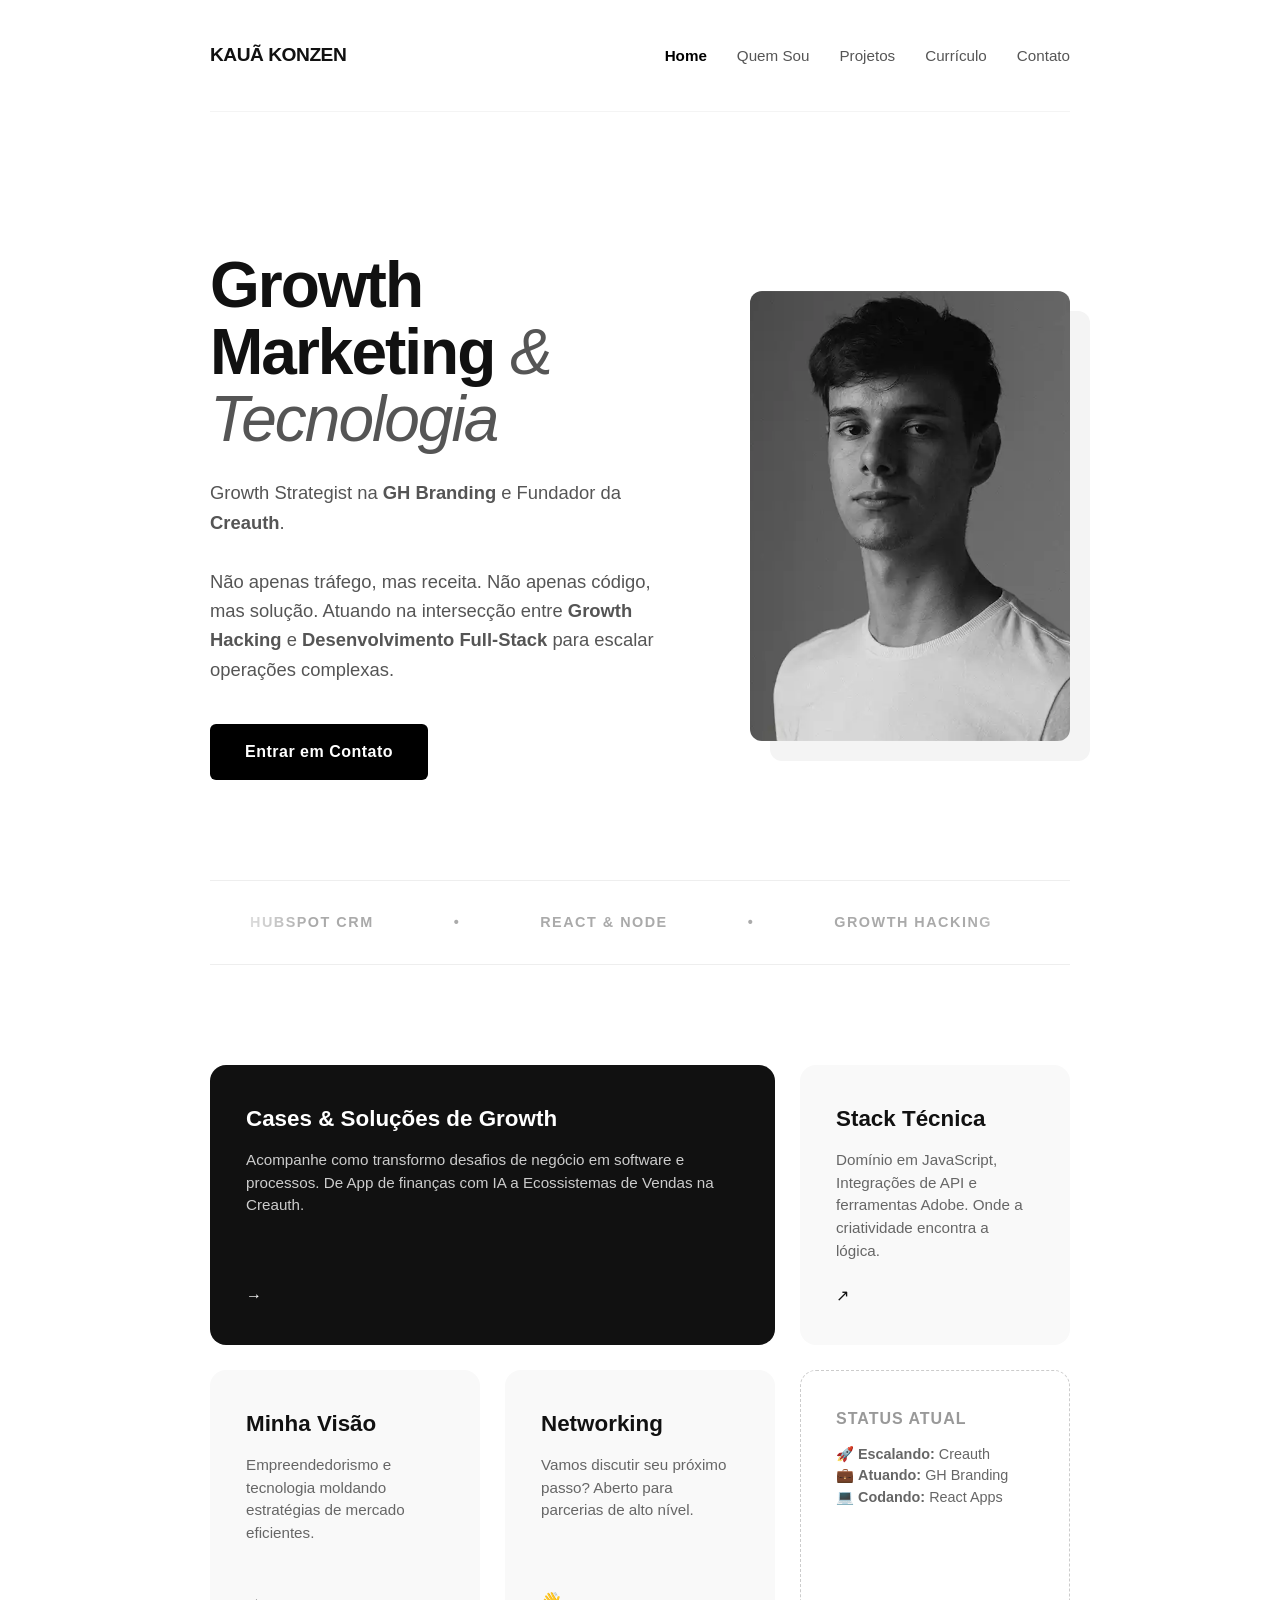
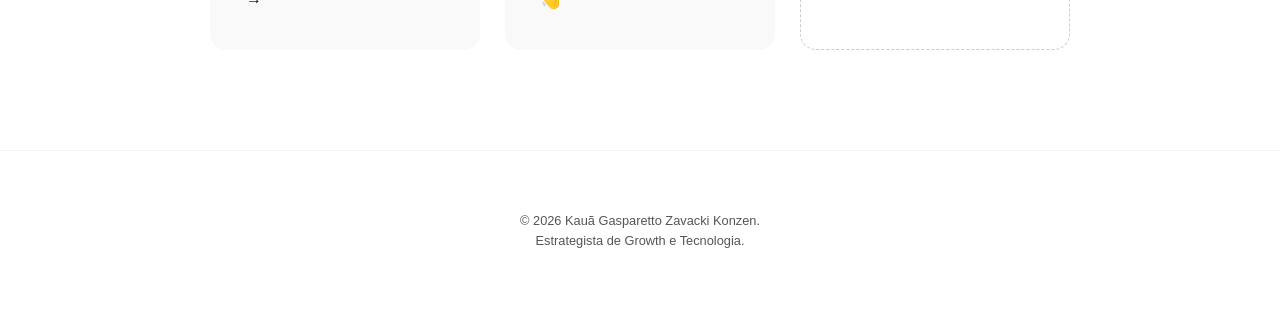
==== index.html @ 9c5db28e "site-v2" ====
<!DOCTYPE html>
<html lang="pt-BR">
<head>
    <meta charset="UTF-8">
    <meta name="viewport" content="width=device-width, initial-scale=1.0, maximum-scale=5.0">
    
    <title>Kauã Konzen | Estrategista de Growth Marketing e Desenvolvedor Full Stack</title>
    <meta name="description" content="Estrategista de Growth na GH Branding e Fundador da Creauth. Especialista em automação B2B, HubSpot e desenvolvimento de soluções escaláveis para negócios.">
    <meta name="keywords" content="Growth Marketing, Desenvolvedor Full Stack, Automação B2B, HubSpot Brasil, Estratégia de Vendas, Creauth, Kauã Konzen">
    <meta name="author" content="Kauã Konzen">
    <meta name="robots" content="index, follow">
    <link rel="canonical" href="https://SEUDOMINIO.com.br"> <meta property="og:title" content="Kauã Konzen | Performance e Engenharia de Growth">
    <meta property="og:description" content="Unindo estratégias de Growth com robustez técnica de TI para escalar operações B2B.">
    <meta property="og:type" content="website">
    <meta property="og:url" content="https://SEUDOMINIO.com.br"> <meta property="og:image" content="https://SEUDOMINIO.com.br/img/jovem-homem-moda-masculina-retrato-preto-e-branco.webp">

    <script type="application/ld+json">
    {
      "@context": "https://schema.org",
      "@type": "Person",
      "name": "Kauã Konzen",
      "jobTitle": "Growth Marketing Strategist",
      "worksFor": [
        {
          "@type": "Organization",
          "name": "GH Branding"
        },
        {
          "@type": "Organization",
          "name": "Creauth"
        }
      ],
      "url": "https://kauakonzen.github.io/kaua/index.html",
      "image": "https://kauakonzen.github.io/kaua/index.html/img/jovem-homem-moda-masculina-retrato-preto-e-branco.webp",
      "sameAs": [
        "https://www.linkedin.com/in/kauakonzen",
      ],
      "description": "Estrategista focado em Growth Marketing e Desenvolvimento Full Stack."
    }
    </script>

    <link rel="stylesheet" href="style.css">

    <style>
        /* CSS mantido 100% igual conforme solicitado */
        html, body {
            max-width: 100%;
            overflow-x: hidden;
            scroll-behavior: smooth;
        }

        .home-hero {
            display: grid;
            grid-template-columns: 1.2fr 0.8fr;
            gap: 60px;
            align-items: center;
            padding: 80px 0 100px;
        }

        .hero-text h1 {
            font-size: clamp(2.5rem, 5vw, 4rem);
            line-height: 1.05;
            margin-bottom: 25px;
            letter-spacing: -2px;
            font-weight: 800;
        }

        .hero-text .highlight {
            color: var(--text-secondary);
            font-style: italic;
            font-weight: 400;
        }

        .hero-text p {
            font-size: 1.15rem;
            color: var(--text-secondary);
            margin-bottom: 40px;
            max-width: 540px;
            line-height: 1.6;
        }

        .btn {
            background-color: #000;
            color: #fff;
            padding: 15px 35px;
            font-weight: 600;
            letter-spacing: 0.5px;
            border-radius: 6px;
            transition: all 0.3s ease;
            text-decoration: none;
            display: inline-block;
        }
        
        .btn:hover {
            transform: translateY(-2px);
            box-shadow: 0 10px 20px rgba(0,0,0,0.1);
        }

        .hero-image-container {
            width: 100%;
            height: 450px;
            background-color: #f0f0f0;
            border-radius: 12px;
            overflow: hidden;
            position: relative;
            box-shadow: 20px 20px 0px var(--gray-light);
            transition: all 0.3s ease;
        }

        .hero-image-container img {
            width: 100%;
            height: 100%;
            object-fit: cover;
            object-position: center;
            display: block;
        }

        .tech-stack {
            width: 100%;
            max-width: 100vw;
            overflow: hidden !important;
            padding: 30px 0;
            margin-bottom: 100px;
            border-top: 1px solid #eee;
            border-bottom: 1px solid #eee;
            position: relative;
            background: #fff;
        }

        .tech-stack::before, .tech-stack::after {
            content: "";
            position: absolute;
            top: 0;
            width: 100px;
            height: 100%;
            z-index: 2;
            pointer-events: none;
        }
        .tech-stack::before { left:0; background: linear-gradient(to right, #fff, transparent); }
        .tech-stack::after { right:0; background: linear-gradient(to left, #fff, transparent); }

        .tech-stack-track {
            display: flex;
            width: max-content;
            animation: scroll-infinito 25s linear infinite;
        }

        .tech-stack span {
            font-size: 0.9rem;
            font-weight: 700;
            text-transform: uppercase;
            letter-spacing: 1.5px;
            color: #aaa;
            padding: 0 40px;
            display: flex;
            align-items: center;
        }

        @keyframes scroll-infinito {
            0% { transform: translateX(0); }
            100% { transform: translateX(-50%); }
        }

        .bento-grid {
            display: grid;
            grid-template-columns: repeat(3, 1fr);
            gap: 25px;
            margin-bottom: 100px;
        }

        .bento-card {
            background-color: #f9f9f9;
            padding: 35px;
            border-radius: 16px;
            text-decoration: none;
            color: var(--text-primary);
            transition: all 0.3s cubic-bezier(0.25, 0.8, 0.25, 1);
            display: flex;
            flex-direction: column;
            justify-content: space-between;
            min-height: 280px;
            border: 1px solid transparent;
        }

        .bento-card:hover {
            transform: translateY(-8px);
            background-color: #fff;
            border-color: #eee;
            box-shadow: 0 15px 30px rgba(0,0,0,0.05);
        }

        .bento-card h3 {
            font-size: 1.4rem;
            margin-bottom: 12px;
            font-weight: 700;
        }

        .bento-card p {
            font-size: 0.95rem;
            color: #666;
            line-height: 1.5;
        }

        .span-2 {
            grid-column: span 2;
            background-color: #111;
            color: #fff;
        }
        
        .span-2 h3, .span-2 p, .span-2 .arrow { color: #fff; }
        .span-2 p { color: #ccc; }
        .span-2:hover { background-color: #000; box-shadow: 0 15px 30px rgba(0,0,0,0.2); }

        @media (max-width: 768px) {
            .home-hero {
                grid-template-columns: 1fr;
                gap: 40px;
                padding: 40px 0 60px;
                text-align: center;
            }
            .hero-text p { margin: 0 auto 30px; }
            .hero-image-container {
                height: auto;
                width: 100%;
                max-width: 500px;
                aspect-ratio: 4 / 5;
                margin: 0 auto;
                box-shadow: none;
            }
            .bento-grid { grid-template-columns: 1fr; }
            .span-2 { grid-column: span 1; }
            .tech-stack span { padding: 0 20px; font-size: 0.8rem; }
        }
    </style>
</head>
<body>

    <header class="container"> <nav>
            <a href="index.html" class="logo">Kauã Konzen</a>
            <ul>
                <li><a href="index.html" class="active">Home</a></li>
                <li><a href="sobre.html">Quem Sou</a></li>
                <li><a href="projetos.html">Projetos</a></li>
                <li><a href="curriculo.html">Currículo</a></li>
                <li><a href="contato.html">Contato</a></li>
            </ul>
        </nav>
    </header>

    <main class="container">
        <section class="home-hero">
            <div class="hero-text">
                <h1>Growth Marketing <span class="highlight">& Tecnologia</span></h1>
                <p>
                    Growth Strategist na <strong>GH Branding</strong> e Fundador da <strong>Creauth</strong>.
                    <br><br>
                    Não apenas tráfego, mas receita. Não apenas código, mas solução. Atuando na intersecção entre <strong>Growth Hacking</strong> e <strong>Desenvolvimento Full-Stack</strong> para escalar operações complexas.
                </p>
                <div class="cta-group">
                    <a href="contato.html" class="btn" title="Fale com Kauã Konzen sobre Growth e Tech">Entrar em Contato</a>
                </div>
            </div>
            
            <div class="hero-image-container">
                <img src="img/jovem-homem-moda-masculina-retrato-preto-e-branco.webp" 
                     alt="Kauã Konzen - Especialista em Growth Marketing e Tecnologia B2B"
                     width="600" height="750" loading="eager"> </div>
        </section>

        <section class="tech-stack" aria-label="Tecnologias e Habilidades">
            <div class="tech-stack-track">
                <span>HubSpot CRM</span> <span>•</span>
                <span>React & Node</span> <span>•</span>
                <span>Growth Hacking</span> <span>•</span>
                <span>Automação & IA</span> <span>•</span>
                <span>Vendas B2B</span> <span>•</span>
                <span>Data Analytics</span> <span>•</span>
                <span>HubSpot CRM</span> <span>•</span>
                <span>React & Node</span> <span>•</span>
                <span>Growth Hacking</span> <span>•</span>
                <span>Automação & IA</span> <span>•</span>
                <span>Vendas B2B</span> <span>•</span>
                <span>Data Analytics</span> <span>•</span>
            </div>
        </section>

        <section class="bento-grid">
            <a href="projetos.html" class="bento-card span-2">
                <div>
                    <h3>Cases & Soluções de Growth</h3> <p>Acompanhe como transformo desafios de negócio em software e processos. De App de finanças com IA a Ecossistemas de Vendas na Creauth.</p>
                </div>
                <span class="arrow" aria-hidden="true">→</span>
            </a>

            <a href="curriculo.html" class="bento-card">
                <div>
                    <h3>Stack Técnica</h3>
                    <p>Domínio em JavaScript, Integrações de API e ferramentas Adobe. Onde a criatividade encontra a lógica.</p>
                </div>
                <span class="arrow" aria-hidden="true">↗</span>
            </a>

            <a href="sobre.html" class="bento-card">
                <div>
                    <h3>Minha Visão</h3>
                    <p>Empreendedorismo e tecnologia moldando estratégias de mercado eficientes.</p>
                </div>
                <span class="arrow" aria-hidden="true">→</span>
            </a>

            <a href="contato.html" class="bento-card">
                <div>
                    <h3>Networking</h3>
                    <p>Vamos discutir seu próximo passo? Aberto para parcerias de alto nível.</p>
                </div>
                <span class="arrow" aria-hidden="true">👋</span>
            </a>

            <aside class="bento-card" style="background-color: transparent; border: 1px dashed #ccc; cursor: default;">
                <div>
                    <h3 style="font-size: 1rem; color: #999; text-transform: uppercase; letter-spacing: 1px;">Status Atual</h3>
                    <p style="font-size: 0.9rem; margin-top: 10px;">
                        🚀 <strong>Escalando:</strong> Creauth<br>
                        💼 <strong>Atuando:</strong> GH Branding<br>
                        💻 <strong>Codando:</strong> React Apps
                    </p>
                </div>
            </aside>
        </section>
    </main>

    <footer>
        <p>&copy; 2026 Kauã Gasparetto Zavacki Konzen. <br>Estrategista de Growth e Tecnologia.</p>
    </footer>

</body>
</html>
---- style.css ----
/* style.css */
:root {
    --bg-color: #ffffff;
    --text-primary: #111111;
    --text-secondary: #555555;
    --accent-color: #000000; /* Preto absoluto para contraste máximo */
    --gray-light: #f4f4f4;
    --font-main: 'Helvetica Neue', Helvetica, Arial, sans-serif;
    --max-width: 900px;
}

* {
    margin: 0;
    padding: 0;
    box-sizing: border-box;
}

body {
    font-family: var(--font-main);
    background-color: var(--bg-color);
    color: var(--text-primary);
    line-height: 1.6;
}

/* Container Centralizado - Mantém o minimalismo */
.container {
    max-width: var(--max-width);
    margin: 0 auto;
    padding: 0 20px;
}

/* Navegação */
nav {
    padding: 40px 0;
    display: flex;
    justify-content: space-between;
    align-items: center;
    border-bottom: 1px solid var(--gray-light);
    margin-bottom: 60px;
}

nav .logo {
    font-weight: 700;
    font-size: 1.2rem;
    text-transform: uppercase;
    letter-spacing: -0.5px;
    text-decoration: none;
    color: var(--text-primary);
}

nav ul {
    list-style: none;
    display: flex;
    gap: 30px;
}

nav a {
    text-decoration: none;
    color: var(--text-secondary);
    font-size: 0.95rem;
    transition: color 0.2s;
}

nav a:hover, nav a.active {
    color: var(--accent-color);
    font-weight: 600;
}

/* Hero Section (Apresentação) */
.hero {
    padding: 40px 0 80px;
}

.hero h1 {
    font-size: 3.5rem;
    line-height: 1.1;
    margin-bottom: 20px;
    letter-spacing: -1.5px;
}

.hero .subtitle {
    font-size: 1.2rem;
    color: var(--text-secondary);
    margin-bottom: 40px;
    max-width: 600px;
}

/* Botões */
.btn {
    display: inline-block;
    padding: 12px 30px;
    background-color: var(--accent-color);
    color: #fff;
    text-decoration: none;
    font-weight: 600;
    border-radius: 4px;
    transition: opacity 0.2s;
}

.btn:hover {
    opacity: 0.8;
}

/* Footer Simples */
footer {
    text-align: center;
    padding: 60px 0;
    font-size: 0.8rem;
    color: var(--text-secondary);
    border-top: 1px solid var(--gray-light);
    margin-top: 80px;
}

.hero-image-container img {
    width: 100%;
    height: 100%;
    /* Faz a imagem preencher todo o espaço sem distorcer, cortando as sobras */
    object-fit: cover; 
    /* Garante que o centro da imagem seja o foco do corte */
    object-position: center; 
    display: block;
}

@media (max-width: 768px) {
    .hero-image-container {
        height: auto;
        aspect-ratio: 16 / 9; /* Mantém uma proporção horizontal de cinema no celular */
        box-shadow: none;
    }
}

html, body {
    max-width: 100vw;
    overflow-x: hidden; 
    position: relative;
}


.hero h1, .hero-text h1 {
    font-size: clamp(2rem, 8vw, 3.5rem); 
    line-height: 1.1;
    word-wrap: break-word; 
}


@media (max-width: 768px) {
    nav {
        flex-direction: column; 
        gap: 20px;
        padding: 20px 0;
        margin-bottom: 40px;
    }

    nav ul {
        gap: 15px; 
        flex-wrap: wrap; 
        justify-content: center;
        padding: 0;
    }

    nav a {
        font-size: 0.85rem; 
    }

   
    .container {
        padding: 0 15px; 
    }
}


img {
    max-width: 100%; 
    height: auto;
}

/* --- Correção da Hero Section --- */

.hero-image-container {
    width: 100%;         
    max-width: 100%;    
    height: 400px;
    background-color: #e0e0e0;
    border-radius: 12px;
    overflow: hidden;
    position: relative;
    box-shadow: 20px 20px 0px var(--gray-light);
    display: block;      
}

.hero-image-container img {
    width: 100%;
    height: 100%;
    object-fit: cover; 
    object-position: center; 
    display: block;
}

@media (max-width: 768px) {
    .home-hero {
        grid-template-columns: 1fr; 
        gap: 30px;
        padding: 40px 0;
    }

    .hero-image-container {
        height: auto;
        aspect-ratio: 16 / 9; 
        box-shadow: none;     
        margin: 0 auto;       
    }
    
    .container {
        padding: 0 20px;      
        overflow: hidden;    
    }
}

/* Container principal - esconde o que vaza da tela */
.tech-stack {
    width: 100%;
    overflow: hidden; 
    white-space: nowrap;
    position: relative;
    display: flex;
    align-items: center;
    padding: 30px 0; /* Aumentei um pouco o respiro */
}

/* A faixa que realmente se move */
.tech-stack-track {
    display: flex;
    width: max-content; /* Importante: faz a faixa ter o tamanho real dos itens */
    animation: scroll-infinito 20s linear infinite;
}

.tech-stack span {
    display: inline-block;
    padding: 0 30px; /* Espaçamento consistente entre itens */
}

/* A lógica do movimento */
@keyframes scroll-infinito {
    0% {
        transform: translateX(0);
    }
    100% {
        /* Move exatamente metade da largura total (já que duplicamos o conteúdo) */
        transform: translateX(-50%);
    }
}

/* Pausa a animação quando o usuário passa o mouse (opcional, mas profissional) */


.tech-stack::before,
.tech-stack::after {
    content: "";
    position: absolute;
    top: 0;
    width: 150px; /* Tamanho do degradê */
    height: 100%;
    z-index: 2;
}

.tech-stack::before {
    left: 0;
    background: linear-gradient(to right, var(--bg-color), transparent);
}

.tech-stack::after {
    right: 0;
    background: linear-gradient(to left, var(--bg-color), transparent);
}

/* 1. Trava de segurança absoluta no nível da página */
html, body {
    overflow-x: hidden; 
    width: 100%;
    position: relative;
}

/* 2. Reforce o container do carrossel */
.tech-stack {
    width: 100%;
    max-width: 100%; /* Garante que nunca passe da largura da "janela" */
    overflow: hidden; /* Isso DEVE estar aqui para esconder a duplicata */
    position: relative;
}
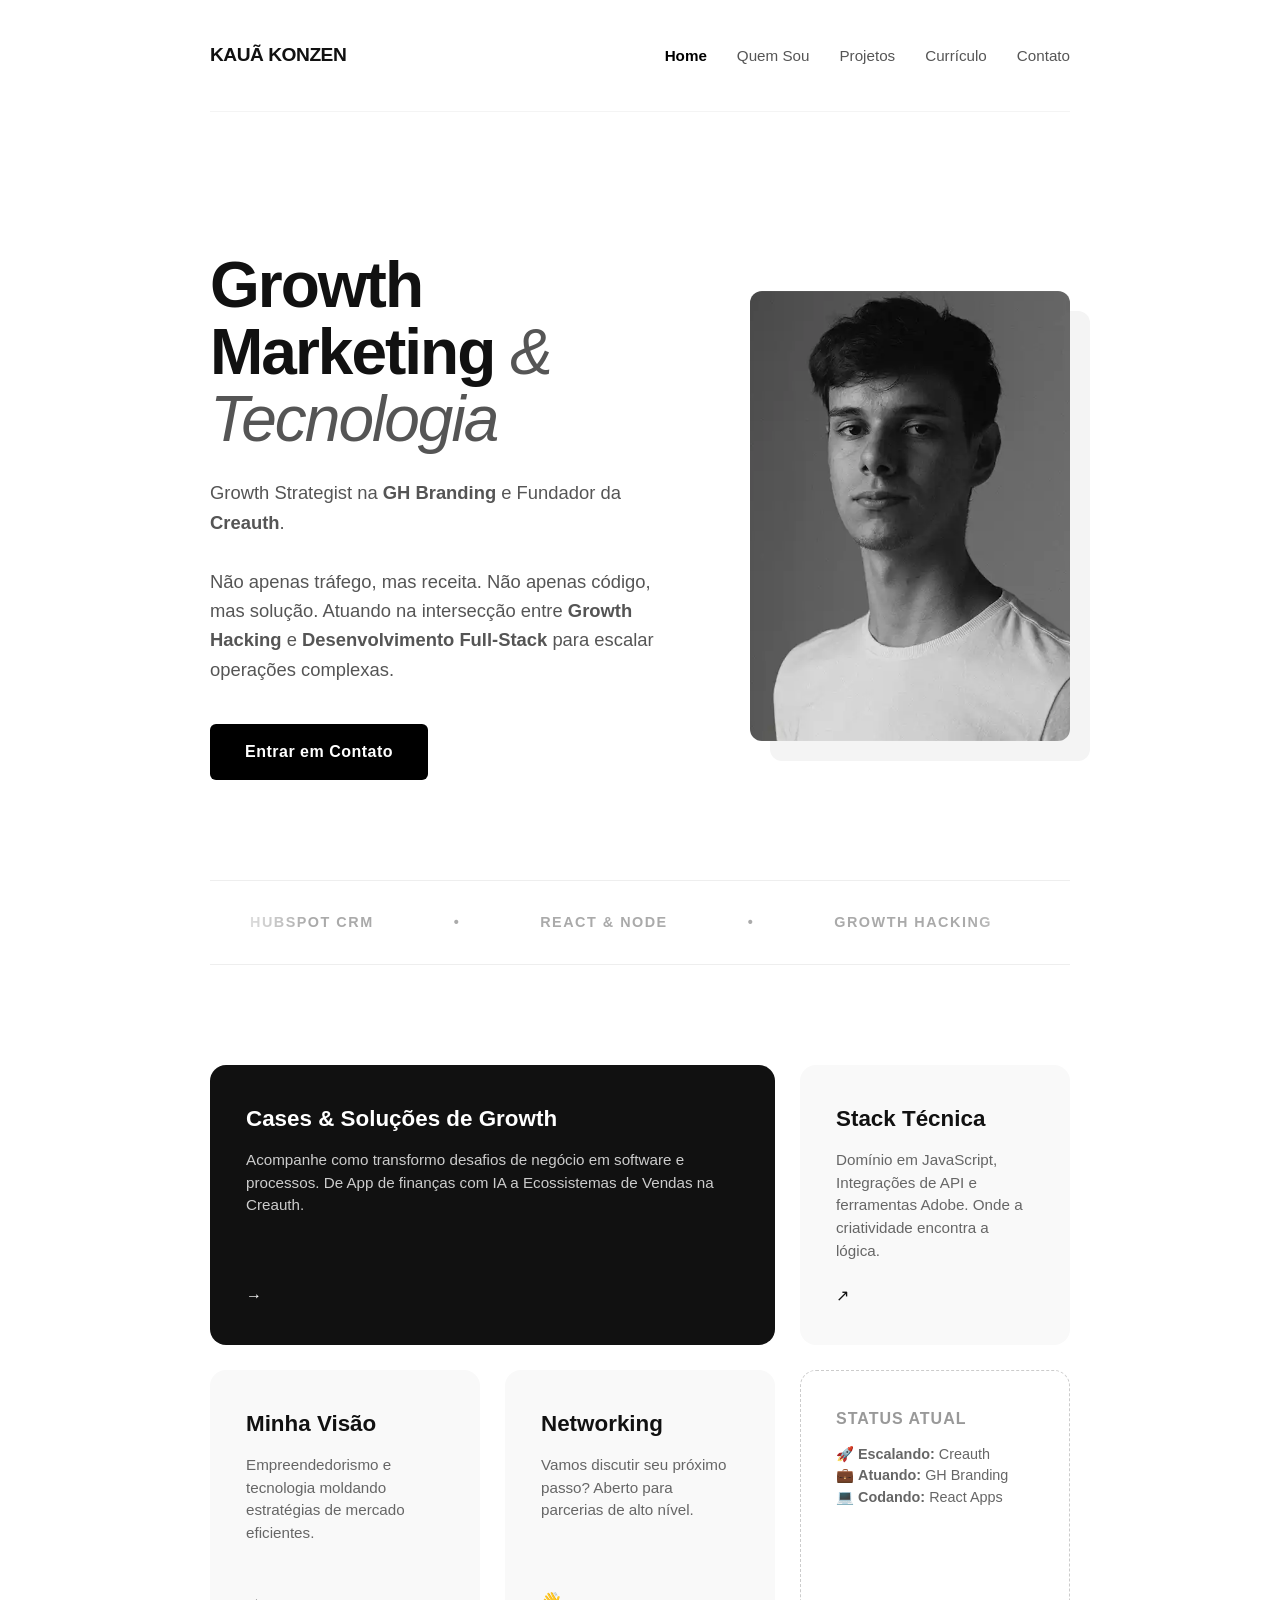
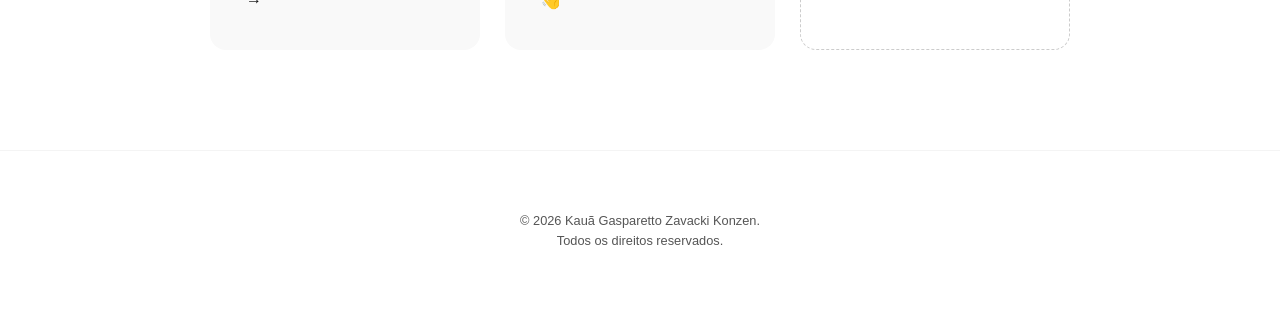
==== commit eb323ee7: "Update index.html" ====
--- a/index.html
+++ b/index.html
@@ -9,10 +9,10 @@
     <meta name="keywords" content="Growth Marketing, Desenvolvedor Full Stack, Automação B2B, HubSpot Brasil, Estratégia de Vendas, Creauth, Kauã Konzen">
     <meta name="author" content="Kauã Konzen">
     <meta name="robots" content="index, follow">
-    <link rel="canonical" href="https://SEUDOMINIO.com.br"> <meta property="og:title" content="Kauã Konzen | Performance e Engenharia de Growth">
+    <link rel="canonical" href="https://kauakonzen.github.io/kaua/index.html"> <meta property="og:title" content="Kauã Konzen | Performance e Engenharia de Growth">
     <meta property="og:description" content="Unindo estratégias de Growth com robustez técnica de TI para escalar operações B2B.">
     <meta property="og:type" content="website">
-    <meta property="og:url" content="https://SEUDOMINIO.com.br"> <meta property="og:image" content="https://SEUDOMINIO.com.br/img/jovem-homem-moda-masculina-retrato-preto-e-branco.webp">
+    <meta property="og:url" content="https://kauakonzen.github.io/kaua/index.html"> <meta property="og:image" content="https://kauakonzen.github.io/kaua/index.html/img/jovem-homem-moda-masculina-retrato-preto-e-branco.webp">
 
     <script type="application/ld+json">
     {
@@ -42,7 +42,6 @@
     <link rel="stylesheet" href="style.css">
 
     <style>
-        /* CSS mantido 100% igual conforme solicitado */
         html, body {
             max-width: 100%;
             overflow-x: hidden;
@@ -330,7 +329,7 @@
     </main>
 
     <footer>
-        <p>&copy; 2026 Kauã Gasparetto Zavacki Konzen. <br>Estrategista de Growth e Tecnologia.</p>
+        <p>&copy; 2026 Kauã Gasparetto Zavacki Konzen. <br>Todos os direitos reservados.</p>
     </footer>
 
 </body>
--- a/style.css
+++ b/style.css
@@ -1,9 +1,9 @@
-/* style.css */
+
 :root {
     --bg-color: #ffffff;
     --text-primary: #111111;
     --text-secondary: #555555;
-    --accent-color: #000000; /* Preto absoluto para contraste máximo */
+    --accent-color: #000000;
     --gray-light: #f4f4f4;
     --font-main: 'Helvetica Neue', Helvetica, Arial, sans-serif;
     --max-width: 900px;
@@ -22,7 +22,6 @@
     line-height: 1.6;
 }
 
-/* Container Centralizado - Mantém o minimalismo */
 .container {
     max-width: var(--max-width);
     margin: 0 auto;
@@ -114,9 +113,7 @@
 .hero-image-container img {
     width: 100%;
     height: 100%;
-    /* Faz a imagem preencher todo o espaço sem distorcer, cortando as sobras */
     object-fit: cover; 
-    /* Garante que o centro da imagem seja o foco do corte */
     object-position: center; 
     display: block;
 }
@@ -124,7 +121,7 @@
 @media (max-width: 768px) {
     .hero-image-container {
         height: auto;
-        aspect-ratio: 16 / 9; /* Mantém uma proporção horizontal de cinema no celular */
+        aspect-ratio: 16 / 9; 
         box-shadow: none;
     }
 }
@@ -216,7 +213,7 @@
     }
 }
 
-/* Container principal - esconde o que vaza da tela */
+/* Container principal */
 .tech-stack {
     width: 100%;
     overflow: hidden; 
@@ -224,33 +221,28 @@
     position: relative;
     display: flex;
     align-items: center;
-    padding: 30px 0; /* Aumentei um pouco o respiro */
-}
-
-/* A faixa que realmente se move */
+    padding: 30px 0;
+}
+
 .tech-stack-track {
     display: flex;
-    width: max-content; /* Importante: faz a faixa ter o tamanho real dos itens */
+    width: max-content; 
     animation: scroll-infinito 20s linear infinite;
 }
 
 .tech-stack span {
     display: inline-block;
-    padding: 0 30px; /* Espaçamento consistente entre itens */
-}
-
-/* A lógica do movimento */
+    padding: 0 30px; 
+}
+
 @keyframes scroll-infinito {
     0% {
         transform: translateX(0);
     }
     100% {
-        /* Move exatamente metade da largura total (já que duplicamos o conteúdo) */
         transform: translateX(-50%);
     }
 }
-
-/* Pausa a animação quando o usuário passa o mouse (opcional, mas profissional) */
 
 
 .tech-stack::before,
@@ -258,7 +250,7 @@
     content: "";
     position: absolute;
     top: 0;
-    width: 150px; /* Tamanho do degradê */
+    width: 150px; 
     height: 100%;
     z-index: 2;
 }
@@ -273,17 +265,260 @@
     background: linear-gradient(to left, var(--bg-color), transparent);
 }
 
-/* 1. Trava de segurança absoluta no nível da página */
 html, body {
     overflow-x: hidden; 
     width: 100%;
     position: relative;
 }
 
-/* 2. Reforce o container do carrossel */
 .tech-stack {
     width: 100%;
-    max-width: 100%; /* Garante que nunca passe da largura da "janela" */
-    overflow: hidden; /* Isso DEVE estar aqui para esconder a duplicata */
-    position: relative;
-}+    max-width: 100%; 
+    overflow: hidden;
+    position: relative;
+}
+
+/* Cabeçalho específico da seção de projetos */
+.projects-header {
+    text-align: center;
+    margin-bottom: 50px;
+    max-width: 700px;
+    margin-left: auto;
+    margin-right: auto;
+}
+
+.projects-header h1 {
+    margin-bottom: 10px;
+}
+
+.projects-grid {
+    display: grid;
+    grid-template-columns: repeat(auto-fit, minmax(300px, 1fr));
+    gap: 30px;
+    margin-bottom: 80px;
+}
+
+.project-card {
+    background: #fff;
+    border: 1px solid #eee;
+    border-radius: 8px; 
+    overflow: hidden;
+    transition: transform 0.3s ease, box-shadow 0.3s ease;
+    cursor: pointer;
+    display: flex;
+    flex-direction: column;
+    overflow: hidden;
+}
+
+.project-card:hover {
+    transform: translateY(-5px);
+    box-shadow: 0 10px 20px rgba(0,0,0,0.05);
+    border-color: #ddd;
+}
+
+.card-image {
+    background-color: var(--gray-light);
+    display: flex;
+    align-items: center;
+    justify-content: center;
+    position: relative;
+    overflow: hidden;
+    width: 100%;
+    aspect-ratio: 16 / 10;
+}
+
+.card-image img {
+    width: 100%;
+    height: 100%;
+    object-fit: cover;
+    transition: transform 0.5s ease;
+}
+
+.project-card:hover .card-image img {
+    transform: scale(1.05);
+}
+
+.card-overlay {
+    position: absolute;
+    top: 0; left: 0; right: 0; bottom: 0;
+    background: rgba(0,0,0,0.5);
+    display: flex;
+    align-items: center;
+    justify-content: center;
+    opacity: 0;
+    transition: opacity 0.3s;
+}
+
+.card-overlay span {
+    color: #fff;
+    border: 1px solid #fff;
+    padding: 8px 16px;
+    border-radius: 20px;
+    font-size: 0.85rem;
+    font-weight: 600;
+}
+
+.project-card:hover .card-overlay {
+    opacity: 1;
+}
+
+.card-content {
+    padding: 25px;
+    flex-grow: 1;
+    display: flex;
+    flex-direction: column;
+}
+
+.card-tag {
+    font-size: 0.7rem;
+    text-transform: uppercase;
+    letter-spacing: 1px;
+    color: var(--text-secondary); 
+    margin-bottom: 10px;
+    font-weight: 700;
+}
+
+.card-content h3 {
+    font-size: 1.3rem;
+    margin-bottom: 10px;
+    color: var(--text-primary);
+}
+
+.modal-overlay {
+    position: fixed;
+    top: 0; left: 0;
+    width: 100%; height: 100%;
+    background: rgba(0,0,0,0.85);
+    z-index: 9999; 
+    display: none; 
+    justify-content: center;
+    align-items: center;
+    padding: 20px;
+    backdrop-filter: blur(5px);
+}
+
+.modal-overlay.active {
+    display: flex;
+    animation: fadeIn 0.2s ease-out;
+}
+
+.modal-content {
+    background: var(--bg-color);
+    width: 100%;
+    max-width: 800px;
+    max-height: 90vh;
+    border-radius: 12px;
+    padding: 40px;
+    position: relative;
+    overflow-y: auto;
+    animation: slideUp 0.3s ease-out;
+}
+
+@keyframes fadeIn { from { opacity: 0; } to { opacity: 1; } }
+@keyframes slideUp { from { opacity: 0; transform: translateY(20px); } to { opacity: 1; transform: translateY(0); } }
+
+.close-btn {
+    position: absolute;
+    top: 20px; right: 25px;
+    font-size: 2rem;
+    cursor: pointer;
+    color: #ccc;
+    background: none; border: none;
+    line-height: 1;
+}
+.close-btn:hover { color: var(--accent-color); }
+
+.modal-body h2 { font-size: 1.8rem; margin-bottom: 5px; }
+.modal-body .subtitle { 
+    font-size: 1rem; 
+    color: var(--text-secondary); 
+    margin-bottom: 25px; 
+    display: block; 
+    border-bottom: 1px solid var(--gray-light); 
+    padding-bottom: 15px; 
+}
+
+.modal-image-placeholder {
+    width: 100%;
+    aspect-ratio: 16 / 9; 
+    background-color: var(--gray-light); 
+    border-radius: 12px; 
+    margin-bottom: 25px;
+    overflow: hidden; 
+    position: relative;
+    padding: 0; 
+    line-height: 0;
+}
+
+.modal-image-placeholder img {
+    width: 100%;
+    height: 100%;
+    object-fit: cover; 
+    display: block;
+    margin: 0; 
+}
+
+.modal-image-placeholder.clickable-image {
+    cursor: pointer;
+    transition: opacity 0.2s ease;
+}
+
+.modal-image-placeholder.clickable-image:hover {
+    opacity: 0.9; 
+}
+
+.tech-list { display: flex; gap: 8px; margin-bottom: 25px; flex-wrap: wrap; }
+.tech-tag { 
+    background: var(--text-primary); 
+    color: #fff; 
+    padding: 4px 12px; 
+    border-radius: 4px; 
+    font-size: 0.8rem; 
+}
+
+.project-gallery {
+    display: grid;
+    grid-template-columns: repeat(auto-fit, minmax(120px, 1fr));
+    gap: 10px;
+    margin-top: 30px;
+}
+.gallery-item {
+    height: 100px;
+    background: var(--gray-light);
+    border-radius: 4px;
+    display: flex;
+    align-items: center;
+    justify-content: center;
+    font-size: 0.8rem;
+    color: #777;
+}
+
+/* Ajuste Mobile para o Modal */
+@media (max-width: 768px) {
+    .modal-content {
+        padding: 25px;
+        max-height: 85vh; 
+        overflow-y: auto; 
+        width: 95%; 
+    }
+    .modal-image-placeholder { height: 200px; }
+}
+
+.project-gallery {
+    grid-template-columns: repeat(auto-fill, minmax(150px, 1fr)); 
+    gap: 15px;
+}
+
+.gallery-item {
+    height: auto; 
+    aspect-ratio: 1 / 1; 
+    border-radius: 12px; 
+    overflow: hidden;
+    box-shadow: 0 2px 5px rgba(0,0,0,0.1);
+}
+
+.gallery-item img {
+    width: 100%;
+    height: 100%;
+    object-fit: cover; 
+}
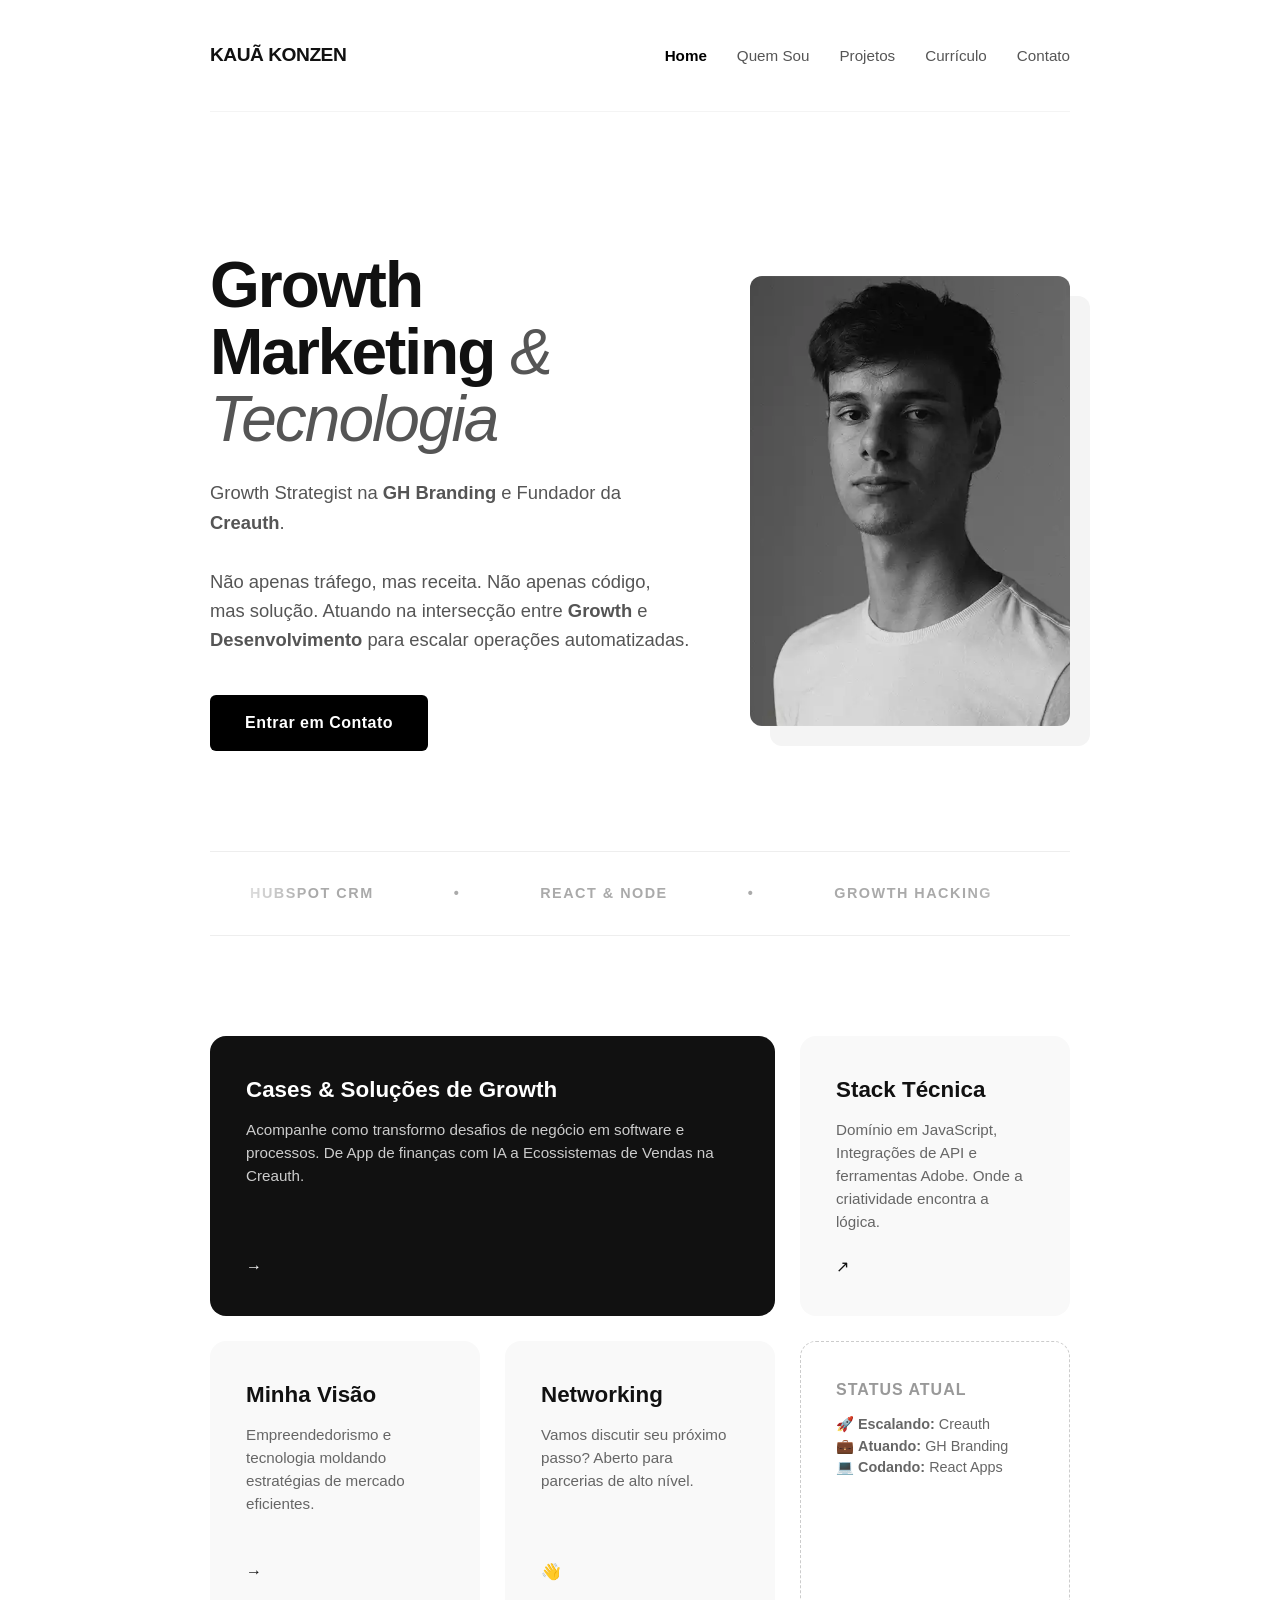
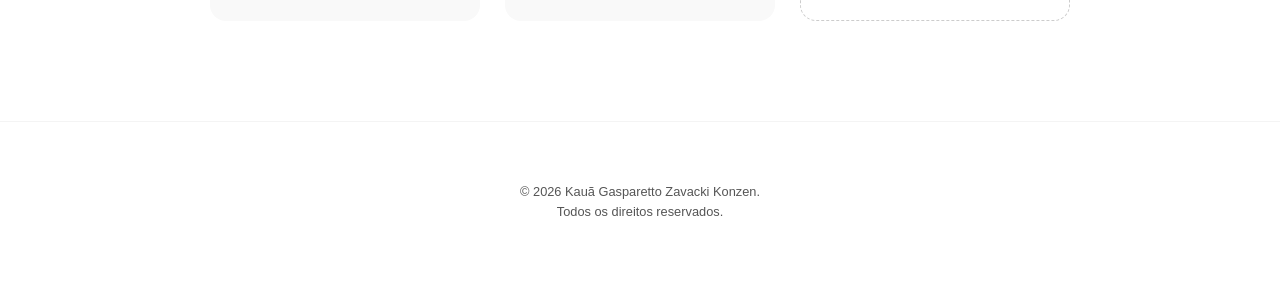
==== commit d502daa5: "Update index.html" ====
--- a/index.html
+++ b/index.html
@@ -253,7 +253,7 @@
                 <p>
                     Growth Strategist na <strong>GH Branding</strong> e Fundador da <strong>Creauth</strong>.
                     <br><br>
-                    Não apenas tráfego, mas receita. Não apenas código, mas solução. Atuando na intersecção entre <strong>Growth Hacking</strong> e <strong>Desenvolvimento Full-Stack</strong> para escalar operações complexas.
+                    Não apenas tráfego, mas receita. Não apenas código, mas solução. Atuando na intersecção entre <strong>Growth</strong> e <strong>Desenvolvimento</strong> para escalar operações automatizadas.
                 </p>
                 <div class="cta-group">
                     <a href="contato.html" class="btn" title="Fale com Kauã Konzen sobre Growth e Tech">Entrar em Contato</a>
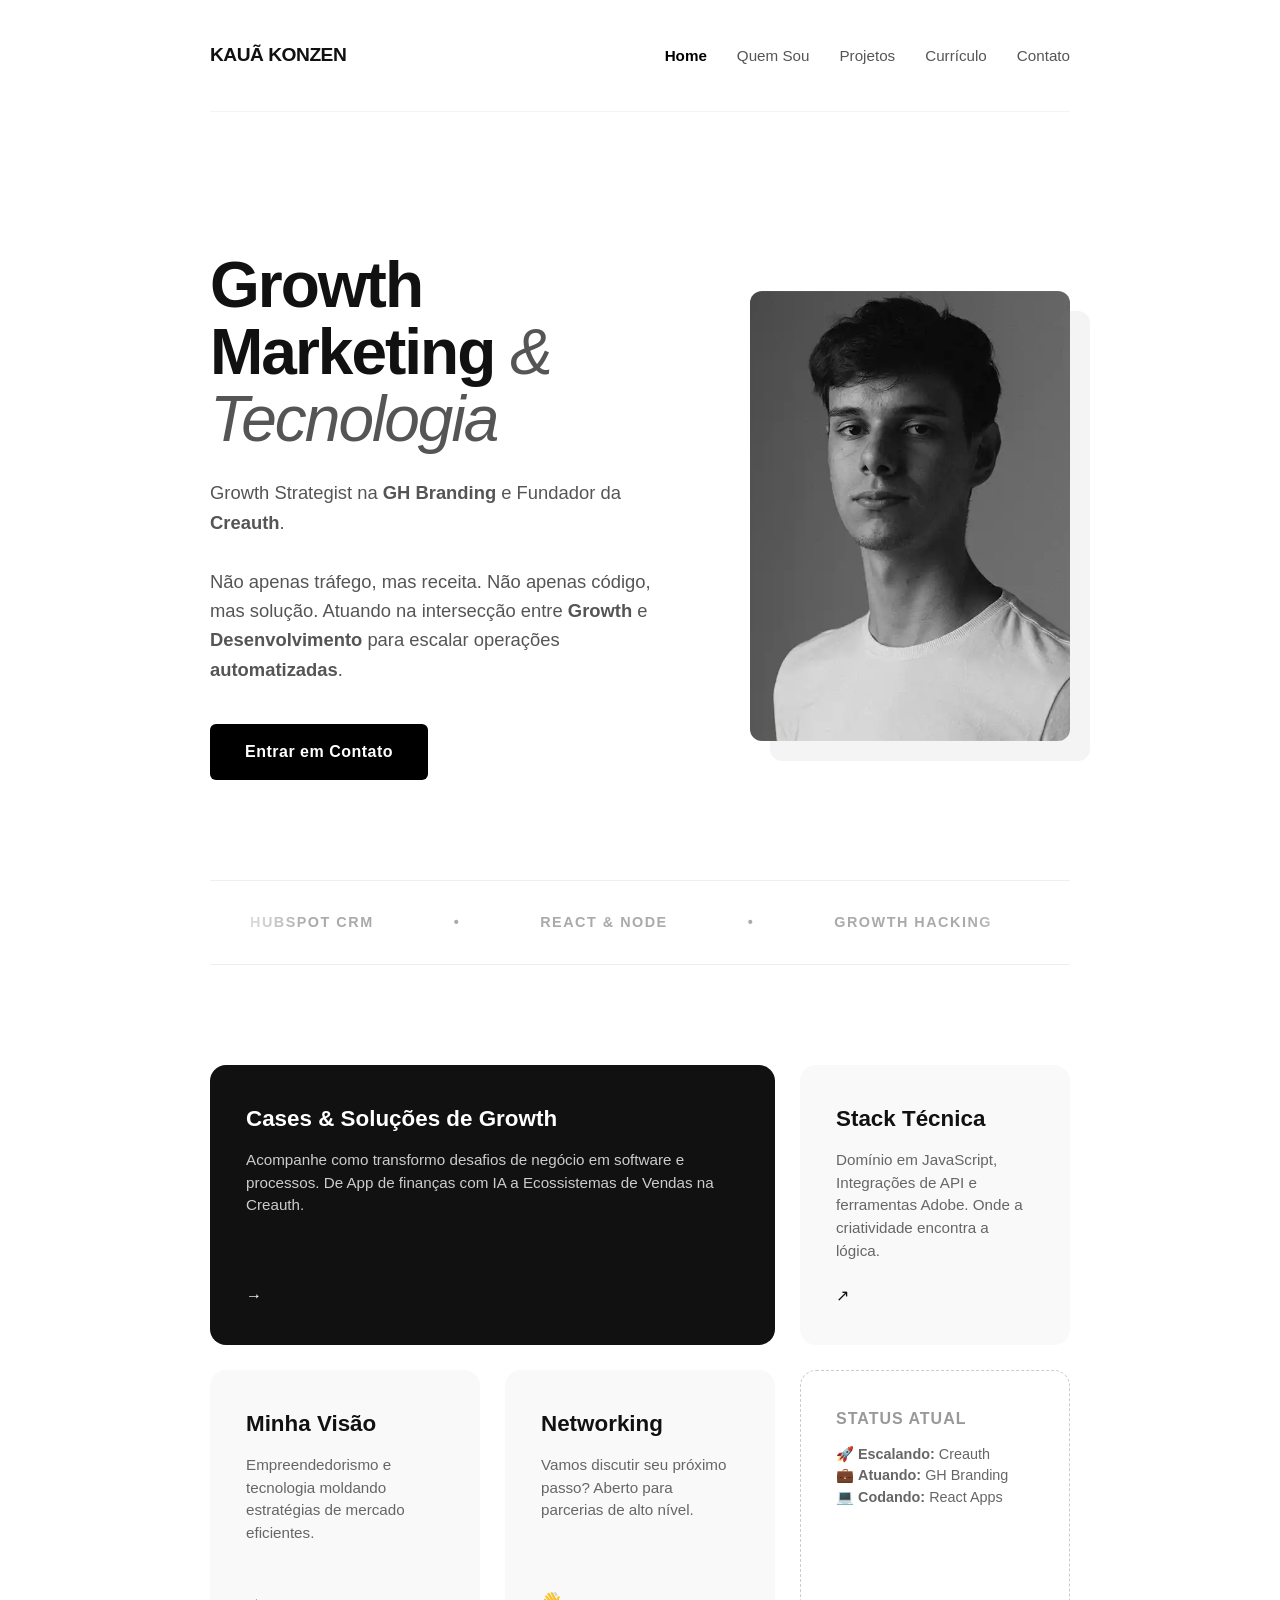
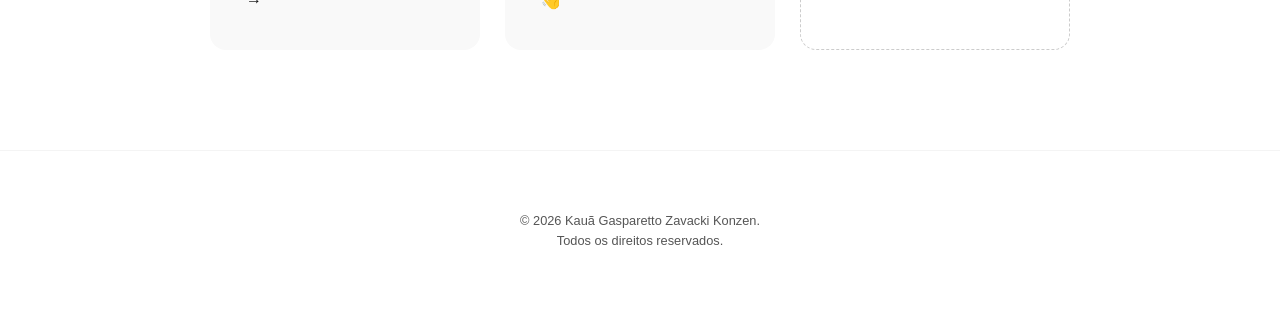
==== commit f496d246: "Update index.html" ====
--- a/index.html
+++ b/index.html
@@ -253,7 +253,7 @@
                 <p>
                     Growth Strategist na <strong>GH Branding</strong> e Fundador da <strong>Creauth</strong>.
                     <br><br>
-                    Não apenas tráfego, mas receita. Não apenas código, mas solução. Atuando na intersecção entre <strong>Growth</strong> e <strong>Desenvolvimento</strong> para escalar operações automatizadas.
+                    Não apenas tráfego, mas receita. Não apenas código, mas solução. Atuando na intersecção entre <strong>Growth</strong> e <strong>Desenvolvimento</strong> para escalar operações <strong>automatizadas</strong>.
                 </p>
                 <div class="cta-group">
                     <a href="contato.html" class="btn" title="Fale com Kauã Konzen sobre Growth e Tech">Entrar em Contato</a>
